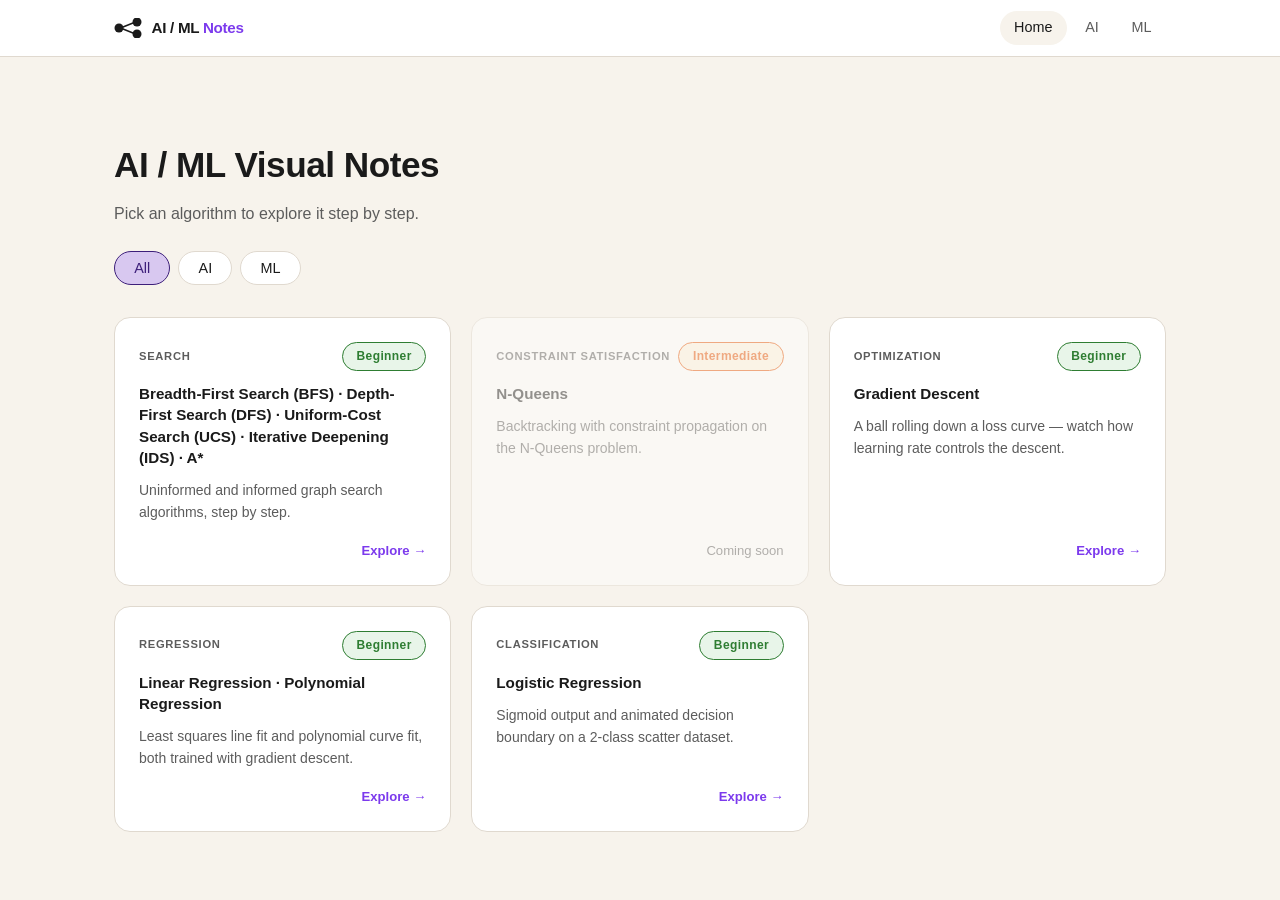
==== index.html @ 607a56eb "add regression" ====
<!DOCTYPE html>
<html lang="en">
<head>
  <meta charset="UTF-8" />
  <meta name="viewport" content="width=device-width, initial-scale=1.0" />
  <title>AI / ML Visual Notes</title>
  <link rel="stylesheet" href="style.css" />
</head>
<body>

  <!-- NAVBAR -->
  <!-- nav.js will inject the navbar here automatically -->
  <script src="components/nav.js"></script>

  <!-- MAIN CONTENT -->
  <main class="container">

    <!-- Hero text -->
    <div class="hero">
      <h1>AI / ML Visual Notes</h1>
      <p>Pick an algorithm to explore it step by step.</p>
    </div>

    <!-- Filter pills: All / AI / ML -->
    <div class="filter-bar">
      <button class="btn filter-btn active" data-filter="all">All</button>
      <button class="btn filter-btn" data-filter="ai">AI</button>
      <button class="btn filter-btn" data-filter="ml">ML</button>
    </div>

    <!-- JS fills this with cards -->
    <div id="card-grid" class="card-grid"></div>

  </main>

  <!-- PAGE SCRIPT -->
  <script>

    // ── 1. Algorithm data ──────────────────────────────────────
    const algorithms = [
      {
        title: "Breadth-First Search (BFS) · Depth-First Search (DFS) · Uniform-Cost Search (UCS) · Iterative Deepening (IDS) · A*",
        topic: "Search",
        category: "ai",
        file: "algorithms/ai/search/bfs-dfs-astar.html",
        description: "Uninformed and informed graph search algorithms, step by step.",
        difficulty: "Beginner",
        week: "1–2",
        done: true,
      },
      {
        title: "N-Queens",
        topic: "Constraint Satisfaction",
        category: "ai",
        file: "algorithms/ai/constraint/nqueens.html",
        description: "Backtracking with constraint propagation on the N-Queens problem.",
        difficulty: "Intermediate",
        week: "3",
        done: false,
      },
      {
        title: "Gradient Descent",
        topic: "Optimization",
        category: "ml",
        file: "algorithms/ml/regression/gradient-descent.html",
        description: "A ball rolling down a loss curve — watch how learning rate controls the descent.",
        difficulty: "Beginner",
        week: "5–6",
        done: true,
      },
      {
        title: "Linear Regression · Polynomial Regression",
        topic: "Regression",
        category: "ml",
        file: "algorithms/ml/regression/linear-regression.html",
        description: "Least squares line fit and polynomial curve fit, both trained with gradient descent.",
        difficulty: "Beginner",
        week: "5–6",
        done: true,
      },
      {
        title: "Logistic Regression",
        topic: "Classification",
        category: "ml",
        file: "algorithms/ml/regression/logistic-regression.html",
        description: "Sigmoid output and animated decision boundary on a 2-class scatter dataset.",
        difficulty: "Beginner",
        week: "5–6",
        done: true,
      },
    ];

    // ── 2. Render cards ────────────────────────────────────────
    function renderCards(filter) {
      const grid = document.getElementById('card-grid');
      const list = filter === 'all'
        ? algorithms
        : algorithms.filter(a => a.category === filter);

      grid.innerHTML = list.map(a => `
        <a class="card ${a.done ? '' : 'card--locked'}"
           href="${a.done ? a.file : '#'}">

          <div class="card-top">
            <span class="card-topic">${a.topic}</span>
            <span class="badge badge-${a.difficulty.toLowerCase()}">${a.difficulty}</span>
          </div>

          <h3 class="card-title">${a.title}</h3>
          <p class="card-desc">${a.description}</p>

          <div class="card-cta">
            ${a.done ? '<span class="card-cta-link">Explore →</span>' : '<span class="card-cta-soon">Coming soon</span>'}
          </div>

        </a>
      `).join('');
    }

    // ── 3. Filter buttons ──────────────────────────────────────
    document.querySelectorAll('.filter-btn').forEach(btn => {
      btn.addEventListener('click', () => {
        document.querySelectorAll('.filter-btn').forEach(b => b.classList.remove('active'));
        btn.classList.add('active');
        renderCards(btn.dataset.filter);
      });
    });

    // ── 4. First render on page load ───────────────────────────
    renderCards('all');

  </script>

</body>
</html>
---- style.css ----
/* ============================================================
   CSS VARIABLES — one place to control the whole color system
   ============================================================ */
:root {
  /* backgrounds */
  --bg:           #F7F3EC;   /* warm cream page background */
  --bg-card:      #FFFFFF;   /* white cards */
  --bg-dark:      #1C1C1E;   /* dark sections / navbar */

  /* text */
  --text-primary:   #1A1A1A;
  --text-secondary: #5C5C5C;
  --text-on-dark:   #F7F3EC;

  /* border */
  --border:       #E0D9CF;

  /* accent (active pills, links) */
  --accent:       #D8C8F0;   /* soft lavender, like the screenshot */
  --accent-text:  #3D1F7A;

  /* algorithm visualizer colors (from project spec) */
  --viz-frontier: #3B8BD4;   /* blue  — frontier / candidates */
  --viz-active:   #EF9F27;   /* amber — currently expanding */
  --viz-visited:  #63992A;   /* green — visited / settled */
  --viz-goal:     #E24B4A;   /* red   — goal found */
  --viz-inactive: #8F8F8F;   /* gray  — unvisited */
  --viz-weight:   #9B59B6;   /* purple — weights / activations */
  --viz-boundary: #1ABC9C;   /* teal  — decision boundaries */

  /* spacing & shape */
  --radius-sm:   8px;
  --radius-md:   16px;
  --radius-pill: 999px;
  --max-width:   1100px;
}

/* ============================================================
   RESET — strip browser default margin/padding/box model
   ============================================================ */
*, *::before, *::after {
  box-sizing: border-box;
  margin: 0;
  padding: 0;
}

/* ============================================================
   BASE — body font, background, text color
   ============================================================ */
body {
  font-family: -apple-system, BlinkMacSystemFont, "Segoe UI", sans-serif;
  background-color: var(--bg);
  color: var(--text-primary);
  line-height: 1.6;
}

/* ============================================================
   CONTAINER — centers content and limits max width
   ============================================================ */
.container {
  max-width: var(--max-width);
  margin: 0 auto;
  padding: 2rem 1.5rem;
}

/* ============================================================
   TYPOGRAPHY
   ============================================================ */
h1 { font-size: 2.2rem; font-weight: 700; letter-spacing: -0.5px; }
h2 { font-size: 1.5rem; font-weight: 600; }
h3 { font-size: 1.1rem; font-weight: 600; }

p  { color: var(--text-secondary); }

/* ============================================================
   PILL TAGS  (Beginner / Intermediate / Advanced badges)
   ============================================================ */
.badge {
  display: inline-block;
  padding: 0.25rem 0.85rem;
  border-radius: var(--radius-pill);
  font-size: 0.75rem;
  font-weight: 600;
  letter-spacing: 0.4px;
  border: 1.5px solid currentColor;
}

.badge-beginner     { color: #2E7D32; background: #E8F5E9; }
.badge-intermediate { color: #E65100; background: #FFF3E0; }
.badge-advanced     { color: #6A1B9A; background: #F3E5F5; }

/* ============================================================
   BUTTONS
   ============================================================ */
.btn {
  display: inline-flex;
  align-items: center;
  gap: 0.4rem;
  padding: 0.5rem 1.2rem;
  border-radius: var(--radius-pill);
  border: 1.5px solid var(--border);
  background: var(--bg-card);
  color: var(--text-primary);
  font-size: 0.9rem;
  font-weight: 500;
  cursor: pointer;
  transition: background 0.15s, border-color 0.15s;
}

.btn:hover {
  background: var(--accent);
  border-color: var(--accent-text);
  color: var(--accent-text);
}

.btn-primary {
  background: var(--bg-dark);
  color: var(--text-on-dark);
  border-color: var(--bg-dark);
}

.btn-primary:hover {
  background: #333;
  border-color: #333;
  color: var(--text-on-dark);
}

/* ============================================================
   NAVBAR
   ============================================================ */
.navbar {
  background: var(--bg-card);          /* white */
  border-bottom: 1.5px solid var(--border);
  position: sticky;
  top: 0;
  z-index: 100;
}

.nav-inner {
  max-width: var(--max-width);
  margin: 0 auto;
  padding: 0 1.5rem;
  height: 56px;
  display: flex;
  align-items: center;
  justify-content: space-between;
}

.nav-logo {
  display: flex;
  align-items: center;
  gap: 0.6rem;
  text-decoration: none;
}

.nav-logo-text {
  font-weight: 700;
  font-size: 0.95rem;
  color: var(--text-primary);
  letter-spacing: -0.3px;
}

.nav-logo-accent {
  color: #7C3AED;   /* purple accent on "Notes" */
}

.nav-links {
  display: flex;
  gap: 0.25rem;
}

.nav-link {
  padding: 0.35rem 0.9rem;
  border-radius: var(--radius-pill);
  color: var(--text-secondary);
  text-decoration: none;
  font-size: 0.9rem;
  font-weight: 500;
  transition: background 0.15s, color 0.15s;
}

.nav-link:hover,
.nav-link--active {
  background: var(--bg);
  color: var(--text-primary);
}

/* ============================================================
   HOMEPAGE — hero, filter bar, card grid
   ============================================================ */
.hero {
  padding: 3rem 0 1.5rem;
}

.hero h1 {
  margin-bottom: 0.5rem;
}

.filter-bar {
  display: flex;
  gap: 0.5rem;
  margin-bottom: 2rem;
}

.filter-btn.active {
  background: var(--accent);
  border-color: var(--accent-text);
  color: var(--accent-text);
}

/* Grid: 3 columns on desktop, fewer on smaller screens */
.card-grid {
  display: grid;
  grid-template-columns: repeat(auto-fill, minmax(300px, 1fr));
  gap: 1.25rem;
}

/* ── Card ── */
.card {
  background: var(--bg-card);
  border: 1.5px solid var(--border);
  border-radius: var(--radius-md);
  padding: 1.5rem;
  text-decoration: none;
  color: var(--text-primary);
  display: flex;
  flex-direction: column;
  gap: 0.75rem;
  transition: border-color 0.2s, box-shadow 0.2s, transform 0.2s;
}

.card:hover {
  border-color: #C4B5FD;
  box-shadow: 0 8px 24px rgba(124,58,237,0.08);
  transform: translateY(-2px);
}

/* Locked cards — dimmed, not clickable */
.card--locked {
  opacity: 0.45;
  cursor: default;
  pointer-events: none;
}

.card-top {
  display: flex;
  justify-content: space-between;
  align-items: center;
}

.card-topic {
  font-size: 0.7rem;
  font-weight: 700;
  color: var(--text-secondary);
  text-transform: uppercase;
  letter-spacing: 0.7px;
}

.card-title {
  font-size: 0.95rem;
  font-weight: 700;
  line-height: 1.4;
}

.card-desc {
  font-size: 0.875rem;
  line-height: 1.55;
  flex: 1;
}

/* Bottom CTA row */
.card-cta {
  margin-top: 0.25rem;
  display: flex;
  justify-content: flex-end;
}

.card-cta-link {
  font-size: 0.82rem;
  font-weight: 600;
  color: #7C3AED;
}

.card-cta-soon {
  font-size: 0.82rem;
  color: var(--text-secondary);
}

.card-status {
  color: var(--text-secondary);
}

.card-status.done {
  color: #2E7D32;
  font-weight: 600;
}

/* ============================================================
   MOBILE — shared (applies to all pages)
   ============================================================ */
@media (max-width: 640px) {

  /* Smaller container padding on narrow screens */
  .container {
    padding: 1rem;
  }

  /* Hero */
  .hero {
    padding: 1.5rem 0 1rem;
  }

  h1 { font-size: 1.6rem; }

  /* Cards fill full width, single column */
  .card-grid {
    grid-template-columns: 1fr;
  }

  /* Filter bar scrolls horizontally if needed */
  .filter-bar {
    overflow-x: auto;
    padding-bottom: 0.25rem;
    flex-wrap: nowrap;
  }
}
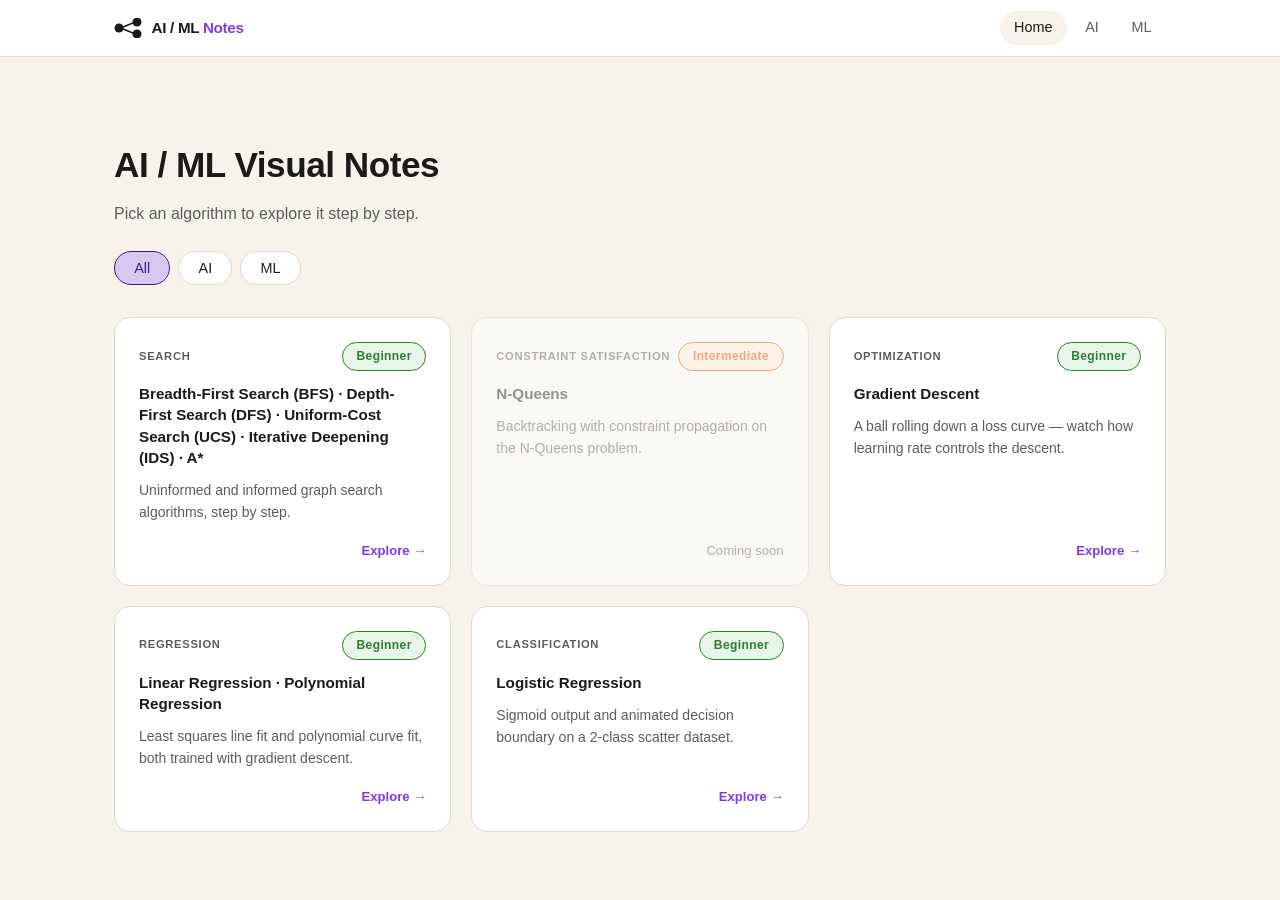
==== commit 094134c8: "SEO friendly" ====
--- a/index.html
+++ b/index.html
@@ -3,7 +3,39 @@
 <head>
   <meta charset="UTF-8" />
   <meta name="viewport" content="width=device-width, initial-scale=1.0" />
-  <title>AI / ML Visual Notes</title>
+
+  <!-- ── Primary SEO ── -->
+  <title>AI / ML Visual Notes — Interactive Algorithm Visualizer</title>
+  <meta name="description" content="Free interactive visualizations of AI and ML algorithms — BFS, DFS, A*, Linear Regression, Logistic Regression, Gradient Descent and more. Step-by-step animations for students and developers." />
+  <meta name="keywords" content="AI algorithm visualizer, ML algorithm visualizer, BFS visualization, DFS visualization, A star search, gradient descent animation, linear regression interactive, logistic regression visualization, machine learning tutorial, artificial intelligence visualization, algorithm step by step, computer science education" />
+  <meta name="author" content="Mahamud Hasan Walid" />
+  <link rel="canonical" href="https://walid2851.github.io/ai-ml-visual-notes/" />
+
+  <!-- ── Open Graph (Facebook, LinkedIn, Discord previews) ── -->
+  <meta property="og:type"        content="website" />
+  <meta property="og:url"         content="https://walid2851.github.io/ai-ml-visual-notes/" />
+  <meta property="og:title"       content="AI / ML Visual Notes — Interactive Algorithm Visualizer" />
+  <meta property="og:description" content="Step-by-step interactive visualizations of BFS, DFS, A*, Gradient Descent, Linear Regression, Logistic Regression and more. Free for students." />
+  <meta property="og:image"       content="https://walid2851.github.io/ai-ml-visual-notes/assets/og-preview.png" />
+
+  <!-- ── Twitter Card ── -->
+  <meta name="twitter:card"        content="summary_large_image" />
+  <meta name="twitter:title"       content="AI / ML Visual Notes — Interactive Algorithm Visualizer" />
+  <meta name="twitter:description" content="Free step-by-step interactive visualizations of AI and ML algorithms for students." />
+  <meta name="twitter:image"       content="https://walid2851.github.io/ai-ml-visual-notes/assets/og-preview.png" />
+
+  <!-- ── Structured Data (JSON-LD) ── -->
+  <script type="application/ld+json">
+  {
+    "@context": "https://schema.org",
+    "@type": "WebSite",
+    "name": "AI / ML Visual Notes",
+    "url": "https://walid2851.github.io/ai-ml-visual-notes/",
+    "description": "Free interactive visualizations of AI and ML algorithms for students and developers.",
+    "author": { "@type": "Person", "name": "Mahamud Hasan Walid" }
+  }
+  </script>
+
   <link rel="stylesheet" href="style.css" />
 </head>
 <body>
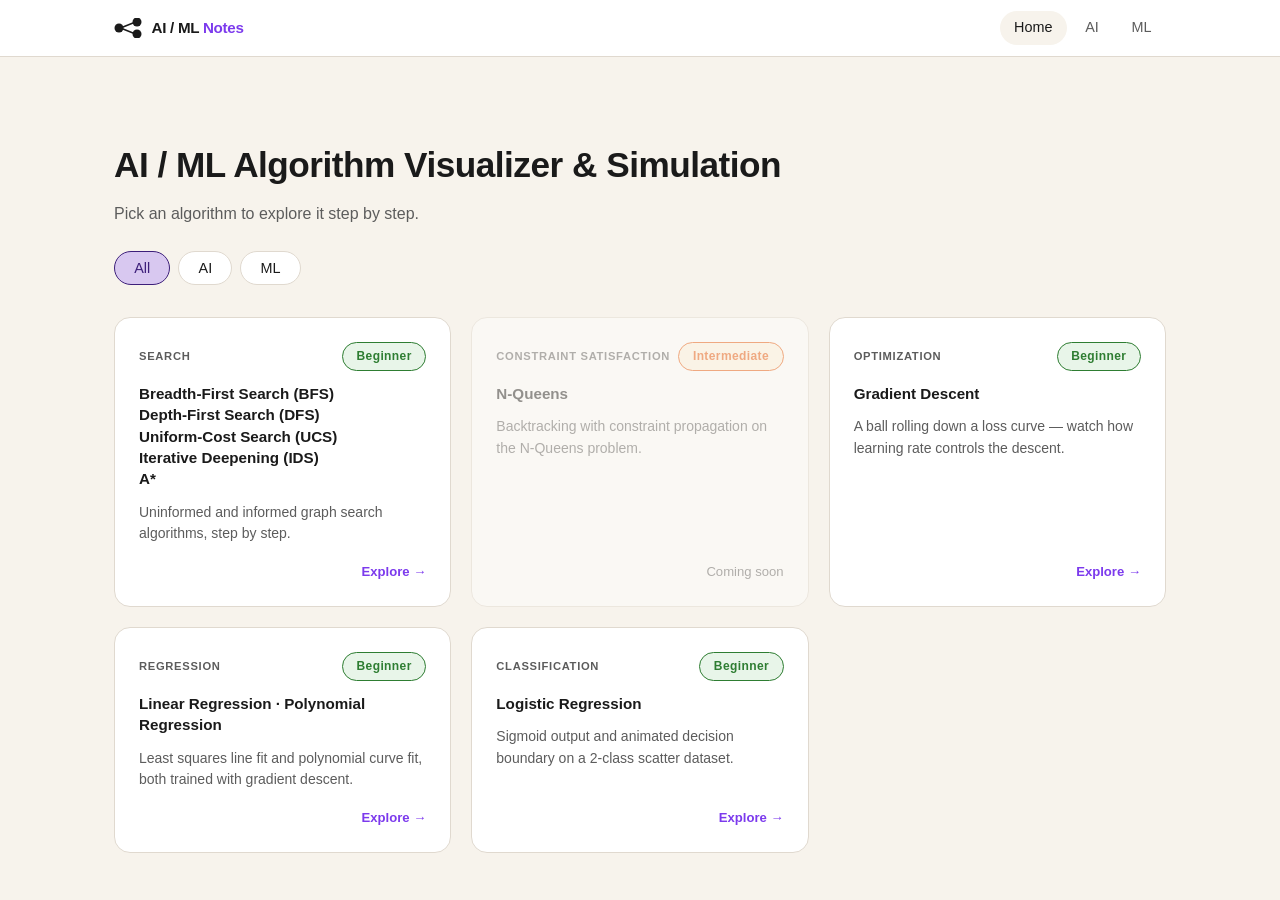
==== commit ece5a51d: "fix card line" ====
--- a/index.html
+++ b/index.html
@@ -5,23 +5,24 @@
   <meta name="viewport" content="width=device-width, initial-scale=1.0" />
 
   <!-- ── Primary SEO ── -->
-  <title>AI / ML Visual Notes — Interactive Algorithm Visualizer</title>
-  <meta name="description" content="Free interactive visualizations of AI and ML algorithms — BFS, DFS, A*, Linear Regression, Logistic Regression, Gradient Descent and more. Step-by-step animations for students and developers." />
-  <meta name="keywords" content="AI algorithm visualizer, ML algorithm visualizer, BFS visualization, DFS visualization, A star search, gradient descent animation, linear regression interactive, logistic regression visualization, machine learning tutorial, artificial intelligence visualization, algorithm step by step, computer science education" />
+  <title>AI / ML Algorithm Visualizer &amp; Simulation — Interactive Visual Notes</title>
+  <meta name="description" content="Free interactive simulations and visualizations of AI and ML algorithms — BFS, DFS, A*, Linear Regression, Logistic Regression, Gradient Descent and more. Step-by-step animations for students and developers." />
+  <meta name="keywords" content="AI algorithm visualizer, ML algorithm visualizer, AI algorithm simulation, ML algorithm simulation, machine learning simulation, artificial intelligence simulation, BFS visualization, DFS visualization, A star search, gradient descent animation, linear regression interactive, logistic regression visualization, machine learning tutorial, algorithm step by step, computer science education" />
   <meta name="author" content="Mahamud Hasan Walid" />
+  <meta name="google-site-verification" content="CJcimWYtCujbVSJC2NdV4FoY76W0c0XAn8qpN3IFhuQ" />
   <link rel="canonical" href="https://walid2851.github.io/ai-ml-visual-notes/" />
 
   <!-- ── Open Graph (Facebook, LinkedIn, Discord previews) ── -->
   <meta property="og:type"        content="website" />
   <meta property="og:url"         content="https://walid2851.github.io/ai-ml-visual-notes/" />
-  <meta property="og:title"       content="AI / ML Visual Notes — Interactive Algorithm Visualizer" />
-  <meta property="og:description" content="Step-by-step interactive visualizations of BFS, DFS, A*, Gradient Descent, Linear Regression, Logistic Regression and more. Free for students." />
+  <meta property="og:title"       content="AI / ML Algorithm Visualizer &amp; Simulation — Interactive Visual Notes" />
+  <meta property="og:description" content="Free step-by-step simulations and visualizations of BFS, DFS, A*, Gradient Descent, Linear Regression, Logistic Regression and more. For students." />
   <meta property="og:image"       content="https://walid2851.github.io/ai-ml-visual-notes/assets/og-preview.png" />
 
   <!-- ── Twitter Card ── -->
   <meta name="twitter:card"        content="summary_large_image" />
-  <meta name="twitter:title"       content="AI / ML Visual Notes — Interactive Algorithm Visualizer" />
-  <meta name="twitter:description" content="Free step-by-step interactive visualizations of AI and ML algorithms for students." />
+  <meta name="twitter:title"       content="AI / ML Algorithm Visualizer &amp; Simulation — Interactive Visual Notes" />
+  <meta name="twitter:description" content="Free step-by-step interactive simulations of AI and ML algorithms for students." />
   <meta name="twitter:image"       content="https://walid2851.github.io/ai-ml-visual-notes/assets/og-preview.png" />
 
   <!-- ── Structured Data (JSON-LD) ── -->
@@ -36,9 +37,21 @@
   }
   </script>
 
+  <!-- Favicon — inline SVG graph icon, no file needed -->
+  <link rel="icon" href="data:image/svg+xml,<svg xmlns='http://www.w3.org/2000/svg' viewBox='0 0 32 32'><circle cx='6' cy='16' r='5' fill='%237C3AED'/><circle cx='26' cy='6' r='5' fill='%237C3AED'/><circle cx='26' cy='26' r='5' fill='%237C3AED'/><line x1='11' y1='14' x2='21' y2='8' stroke='%237C3AED' stroke-width='2'/><line x1='11' y1='18' x2='21' y2='24' stroke='%237C3AED' stroke-width='2'/></svg>" />
+
+  <!-- JetBrains Mono for pseudocode blocks -->
+  <link rel="preconnect" href="https://fonts.googleapis.com" />
+  <link rel="stylesheet" href="https://fonts.googleapis.com/css2?family=JetBrains+Mono:wght@400;600&display=swap" />
+
   <link rel="stylesheet" href="style.css" />
 </head>
 <body>
+
+  <noscript>
+    <style>.noscript-warn{padding:1rem;background:#FEF2F2;color:#991B1B;text-align:center;font-family:sans-serif;border-bottom:2px solid #FCA5A5}</style>
+    <div class="noscript-warn">JavaScript is required to use this site. Please enable it in your browser settings.</div>
+  </noscript>
 
   <!-- NAVBAR -->
   <!-- nav.js will inject the navbar here automatically -->
@@ -49,7 +62,7 @@
 
     <!-- Hero text -->
     <div class="hero">
-      <h1>AI / ML Visual Notes</h1>
+      <h1>AI / ML Algorithm Visualizer &amp; Simulation</h1>
       <p>Pick an algorithm to explore it step by step.</p>
     </div>
 
@@ -71,7 +84,7 @@
     // ── 1. Algorithm data ──────────────────────────────────────
     const algorithms = [
       {
-        title: "Breadth-First Search (BFS) · Depth-First Search (DFS) · Uniform-Cost Search (UCS) · Iterative Deepening (IDS) · A*",
+        title: "Breadth-First Search (BFS)<br>Depth-First Search (DFS)<br>Uniform-Cost Search (UCS)<br>Iterative Deepening (IDS)<br>A*",
         topic: "Search",
         category: "ai",
         file: "algorithms/ai/search/bfs-dfs-astar.html",
@@ -131,7 +144,9 @@
 
       grid.innerHTML = list.map(a => `
         <a class="card ${a.done ? '' : 'card--locked'}"
-           href="${a.done ? a.file : '#'}">
+           href="${a.done ? a.file : undefined}"
+           ${!a.done ? 'aria-disabled="true" tabindex="-1"' : ''}
+           ${a.done ? '' : 'onclick="return false"'}>
 
           <div class="card-top">
             <span class="card-topic">${a.topic}</span>
@@ -158,8 +173,14 @@
       });
     });
 
-    // ── 4. First render on page load ───────────────────────────
-    renderCards('all');
+    // ── 4. First render — respect ?cat= URL param from nav links ──
+    const urlCat = new URLSearchParams(location.search).get('cat') || 'all';
+    const activeBtn = document.querySelector(`.filter-btn[data-filter="${urlCat}"]`);
+    if (activeBtn) {
+      document.querySelectorAll('.filter-btn').forEach(b => b.classList.remove('active'));
+      activeBtn.classList.add('active');
+    }
+    renderCards(urlCat);
 
   </script>
 
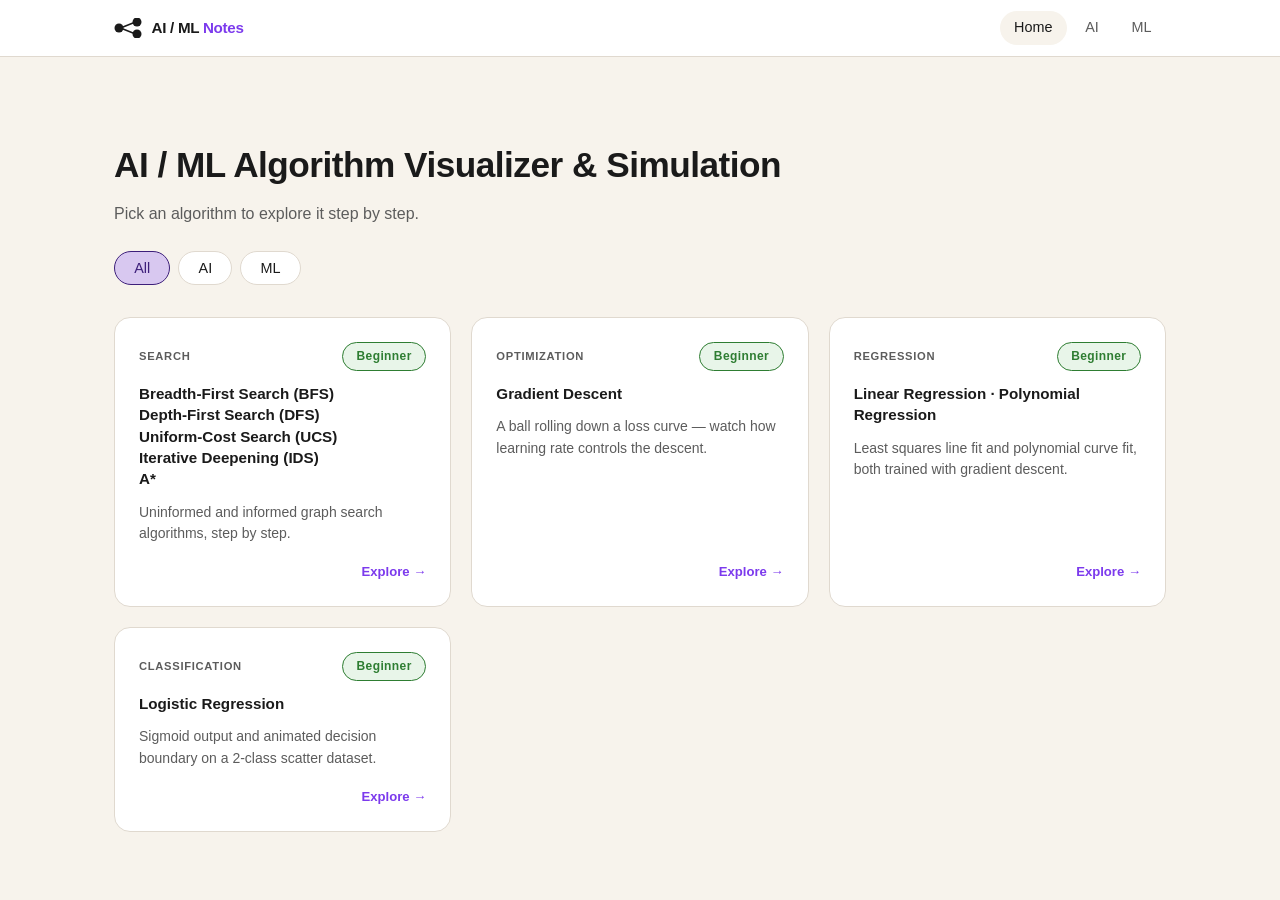
==== commit 9eb99b12: "remove card" ====
--- a/index.html
+++ b/index.html
@@ -94,16 +94,6 @@
         done: true,
       },
       {
-        title: "N-Queens",
-        topic: "Constraint Satisfaction",
-        category: "ai",
-        file: "algorithms/ai/constraint/nqueens.html",
-        description: "Backtracking with constraint propagation on the N-Queens problem.",
-        difficulty: "Intermediate",
-        week: "3",
-        done: false,
-      },
-      {
         title: "Gradient Descent",
         topic: "Optimization",
         category: "ml",
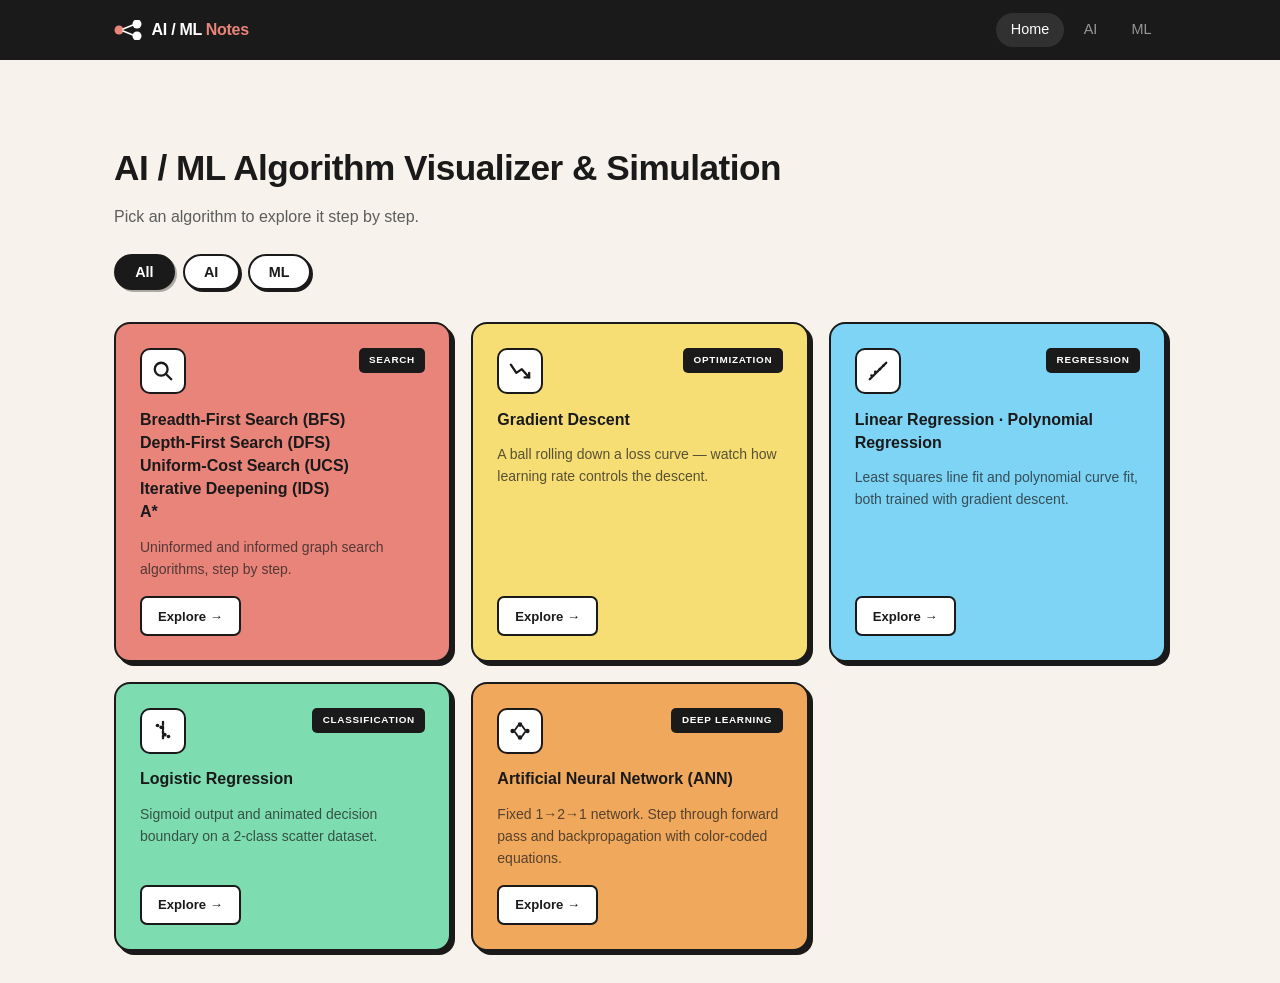
==== commit 565f603f: "improve UI" ====
--- a/index.html
+++ b/index.html
@@ -89,8 +89,8 @@
         category: "ai",
         file: "algorithms/ai/search/bfs-dfs-astar.html",
         description: "Uninformed and informed graph search algorithms, step by step.",
-        difficulty: "Beginner",
-        week: "1–2",
+        color: "#E8847A",
+        icon: `<svg width="22" height="22" viewBox="0 0 24 24" fill="none" stroke="currentColor" stroke-width="2.5" stroke-linecap="round" stroke-linejoin="round"><circle cx="10" cy="10" r="7"/><line x1="15.5" y1="15.5" x2="21" y2="21"/></svg>`,
         done: true,
       },
       {
@@ -99,8 +99,8 @@
         category: "ml",
         file: "algorithms/ml/regression/gradient-descent.html",
         description: "A ball rolling down a loss curve — watch how learning rate controls the descent.",
-        difficulty: "Beginner",
-        week: "5–6",
+        color: "#F6DE74",
+        icon: `<svg width="22" height="22" viewBox="0 0 24 24" fill="none" stroke="currentColor" stroke-width="2.5" stroke-linecap="round" stroke-linejoin="round"><polyline points="2,5 8,14 14,10 22,19"/><polyline points="17,19 22,19 22,14"/></svg>`,
         done: true,
       },
       {
@@ -109,8 +109,8 @@
         category: "ml",
         file: "algorithms/ml/regression/linear-regression.html",
         description: "Least squares line fit and polynomial curve fit, both trained with gradient descent.",
-        difficulty: "Beginner",
-        week: "5–6",
+        color: "#7DD4F5",
+        icon: `<svg width="22" height="22" viewBox="0 0 24 24" fill="none" stroke="currentColor" stroke-width="2.5" stroke-linecap="round"><circle cx="5" cy="17" r="1.5" fill="currentColor" stroke="none"/><circle cx="9" cy="13" r="1.5" fill="currentColor" stroke="none"/><circle cx="14" cy="10" r="1.5" fill="currentColor" stroke="none"/><circle cx="18" cy="6" r="1.5" fill="currentColor" stroke="none"/><line x1="3" y1="21" x2="21" y2="3"/></svg>`,
         done: true,
       },
       {
@@ -119,8 +119,18 @@
         category: "ml",
         file: "algorithms/ml/regression/logistic-regression.html",
         description: "Sigmoid output and animated decision boundary on a 2-class scatter dataset.",
-        difficulty: "Beginner",
-        week: "5–6",
+        color: "#7DDDB0",
+        icon: `<svg width="22" height="22" viewBox="0 0 24 24" fill="none" stroke="currentColor" stroke-width="2.5" stroke-linecap="round"><circle cx="6" cy="6" r="2" fill="currentColor" stroke="none"/><circle cx="10" cy="8" r="2" fill="currentColor" stroke="none"/><circle cx="14" cy="16" r="2" fill="currentColor" stroke="none"/><circle cx="18" cy="18" r="2" fill="currentColor" stroke="none"/><line x1="12" y1="2" x2="12" y2="22" stroke-dasharray="3 2"/></svg>`,
+        done: true,
+      },
+      {
+        title: "Artificial Neural Network (ANN)",
+        topic: "Deep Learning",
+        category: "ml",
+        file: "algorithms/ml/neural-network/ann.html",
+        description: "Fixed 1→2→1 network. Step through forward pass and backpropagation with color-coded equations.",
+        color: "#F0A85C",
+        icon: `<svg width="22" height="22" viewBox="0 0 24 24" fill="none" stroke="currentColor" stroke-width="2" stroke-linecap="round"><circle cx="4" cy="12" r="2.5" fill="currentColor" stroke="none"/><circle cx="12" cy="5" r="2.5" fill="currentColor" stroke="none"/><circle cx="12" cy="19" r="2.5" fill="currentColor" stroke="none"/><circle cx="20" cy="12" r="2.5" fill="currentColor" stroke="none"/><line x1="6.5" y1="11" x2="9.5" y2="6.5"/><line x1="6.5" y1="13" x2="9.5" y2="17.5"/><line x1="14.5" y1="6.5" x2="17.5" y2="11"/><line x1="14.5" y1="17.5" x2="17.5" y2="13"/></svg>`,
         done: true,
       },
     ];
@@ -134,20 +144,23 @@
 
       grid.innerHTML = list.map(a => `
         <a class="card ${a.done ? '' : 'card--locked'}"
-           href="${a.done ? a.file : undefined}"
-           ${!a.done ? 'aria-disabled="true" tabindex="-1"' : ''}
-           ${a.done ? '' : 'onclick="return false"'}>
+           style="--card-bg: ${a.color}"
+           href="${a.done ? a.file : 'javascript:void(0)'}"
+           ${!a.done ? 'aria-disabled="true" tabindex="-1"' : ''}>
 
-          <div class="card-top">
+          <div class="card-header">
+            <div class="card-icon">${a.icon}</div>
             <span class="card-topic">${a.topic}</span>
-            <span class="badge badge-${a.difficulty.toLowerCase()}">${a.difficulty}</span>
           </div>
 
           <h3 class="card-title">${a.title}</h3>
           <p class="card-desc">${a.description}</p>
 
           <div class="card-cta">
-            ${a.done ? '<span class="card-cta-link">Explore →</span>' : '<span class="card-cta-soon">Coming soon</span>'}
+            ${a.done
+              ? '<span class="card-btn">Explore →</span>'
+              : '<span class="card-btn card-btn--soon">Coming soon</span>'
+            }
           </div>
 
         </a>
--- a/style.css
+++ b/style.css
@@ -98,39 +98,43 @@
   gap: 0.4rem;
   padding: 0.5rem 1.2rem;
   border-radius: var(--radius-pill);
-  border: 1.5px solid var(--border);
+  border: 2px solid #1a1a1a;
   background: var(--bg-card);
   color: var(--text-primary);
   font-size: 0.9rem;
-  font-weight: 500;
+  font-weight: 600;
   cursor: pointer;
-  transition: background 0.15s, border-color 0.15s;
+  box-shadow: 2px 2px 0 #1a1a1a;
+  transition: transform 0.12s, box-shadow 0.12s;
 }
 
 .btn:hover {
-  background: var(--accent);
-  border-color: var(--accent-text);
-  color: var(--accent-text);
+  transform: translate(-1px, -1px);
+  box-shadow: 3px 3px 0 #1a1a1a;
+  background: var(--bg-card);
+  border-color: #1a1a1a;
+  color: var(--text-primary);
 }
 
 .btn-primary {
-  background: var(--bg-dark);
-  color: var(--text-on-dark);
-  border-color: var(--bg-dark);
+  background: #1a1a1a;
+  color: #ffffff;
+  border-color: #1a1a1a;
 }
 
 .btn-primary:hover {
   background: #333;
   border-color: #333;
-  color: var(--text-on-dark);
+  color: #ffffff;
+  transform: translate(-1px, -1px);
+  box-shadow: 3px 3px 0 rgba(0,0,0,0.4);
 }
 
 /* ============================================================
    NAVBAR
    ============================================================ */
 .navbar {
-  background: var(--bg-card);          /* white */
-  border-bottom: 1.5px solid var(--border);
+  background: #1a1a1a;
   position: sticky;
   top: 0;
   z-index: 100;
@@ -140,7 +144,7 @@
   max-width: var(--max-width);
   margin: 0 auto;
   padding: 0 1.5rem;
-  height: 56px;
+  height: 60px;
   display: flex;
   align-items: center;
   justify-content: space-between;
@@ -155,24 +159,24 @@
 
 .nav-logo-text {
   font-weight: 700;
-  font-size: 0.95rem;
-  color: var(--text-primary);
+  font-size: 1rem;
+  color: #ffffff;
   letter-spacing: -0.3px;
 }
 
 .nav-logo-accent {
-  color: #7C3AED;   /* purple accent on "Notes" */
+  color: #E8847A;
 }
 
 .nav-links {
   display: flex;
-  gap: 0.25rem;
+  gap: 0.35rem;
 }
 
 .nav-link {
   padding: 0.35rem 0.9rem;
   border-radius: var(--radius-pill);
-  color: var(--text-secondary);
+  color: rgba(255, 255, 255, 0.55);
   text-decoration: none;
   font-size: 0.9rem;
   font-weight: 500;
@@ -181,8 +185,8 @@
 
 .nav-link:hover,
 .nav-link--active {
-  background: var(--bg);
-  color: var(--text-primary);
+  background: rgba(255, 255, 255, 0.1);
+  color: #ffffff;
 }
 
 /* ============================================================
@@ -203,9 +207,11 @@
 }
 
 .filter-btn.active {
-  background: var(--accent);
-  border-color: var(--accent-text);
-  color: var(--accent-text);
+  background: #1a1a1a;
+  color: #ffffff;
+  border-color: #1a1a1a;
+  transform: none;
+  box-shadow: 2px 2px 0 rgba(0, 0, 0, 0.3);
 }
 
 /* Grid: 3 columns on desktop, fewer on smaller screens */
@@ -217,82 +223,96 @@
 
 /* ── Card ── */
 .card {
-  background: var(--bg-card);
-  border: 1.5px solid var(--border);
+  background: var(--card-bg, #FFFFFF);
+  border: 2.5px solid #1a1a1a;
   border-radius: var(--radius-md);
+  box-shadow: 4px 4px 0 #1a1a1a;
   padding: 1.5rem;
   text-decoration: none;
-  color: var(--text-primary);
+  color: #1a1a1a;
   display: flex;
   flex-direction: column;
-  gap: 0.75rem;
-  transition: border-color 0.2s, box-shadow 0.2s, transform 0.2s;
+  gap: 0.85rem;
+  transition: transform 0.15s, box-shadow 0.15s;
 }
 
 .card:hover {
-  border-color: #C4B5FD;
-  box-shadow: 0 8px 24px rgba(124,58,237,0.08);
-  transform: translateY(-2px);
-}
-
-/* Locked cards — dimmed, not clickable */
+  transform: translate(-2px, -2px);
+  box-shadow: 6px 6px 0 #1a1a1a;
+}
+
 .card--locked {
   opacity: 0.45;
   cursor: default;
   pointer-events: none;
 }
 
-.card-top {
+.card-header {
   display: flex;
   justify-content: space-between;
-  align-items: center;
+  align-items: flex-start;
+}
+
+.card-icon {
+  width: 46px;
+  height: 46px;
+  background: #fff;
+  border: 2px solid #1a1a1a;
+  border-radius: 10px;
+  display: flex;
+  align-items: center;
+  justify-content: center;
+  flex-shrink: 0;
 }
 
 .card-topic {
-  font-size: 0.7rem;
+  font-size: 0.62rem;
   font-weight: 700;
-  color: var(--text-secondary);
+  color: #fff;
+  background: #1a1a1a;
   text-transform: uppercase;
   letter-spacing: 0.7px;
+  padding: 0.28rem 0.65rem;
+  border-radius: 5px;
 }
 
 .card-title {
-  font-size: 0.95rem;
+  font-size: 1rem;
   font-weight: 700;
-  line-height: 1.4;
+  line-height: 1.45;
+  color: #1a1a1a;
 }
 
 .card-desc {
   font-size: 0.875rem;
   line-height: 1.55;
   flex: 1;
-}
-
-/* Bottom CTA row */
+  color: rgba(26, 26, 26, 0.72);
+}
+
 .card-cta {
-  margin-top: 0.25rem;
-  display: flex;
-  justify-content: flex-end;
-}
-
-.card-cta-link {
+  margin-top: 0.15rem;
+}
+
+.card-btn {
+  display: inline-flex;
+  align-items: center;
+  padding: 0.45rem 1rem;
+  background: #fff;
+  border: 2px solid #1a1a1a;
+  border-radius: 7px;
   font-size: 0.82rem;
   font-weight: 600;
-  color: #7C3AED;
-}
-
-.card-cta-soon {
-  font-size: 0.82rem;
-  color: var(--text-secondary);
-}
-
-.card-status {
-  color: var(--text-secondary);
-}
-
-.card-status.done {
-  color: #2E7D32;
-  font-weight: 600;
+  color: #1a1a1a;
+  transition: background 0.12s;
+}
+
+.card-btn:hover {
+  background: #f0f0f0;
+}
+
+.card-btn--soon {
+  opacity: 0.55;
 }
 
 /* ============================================================
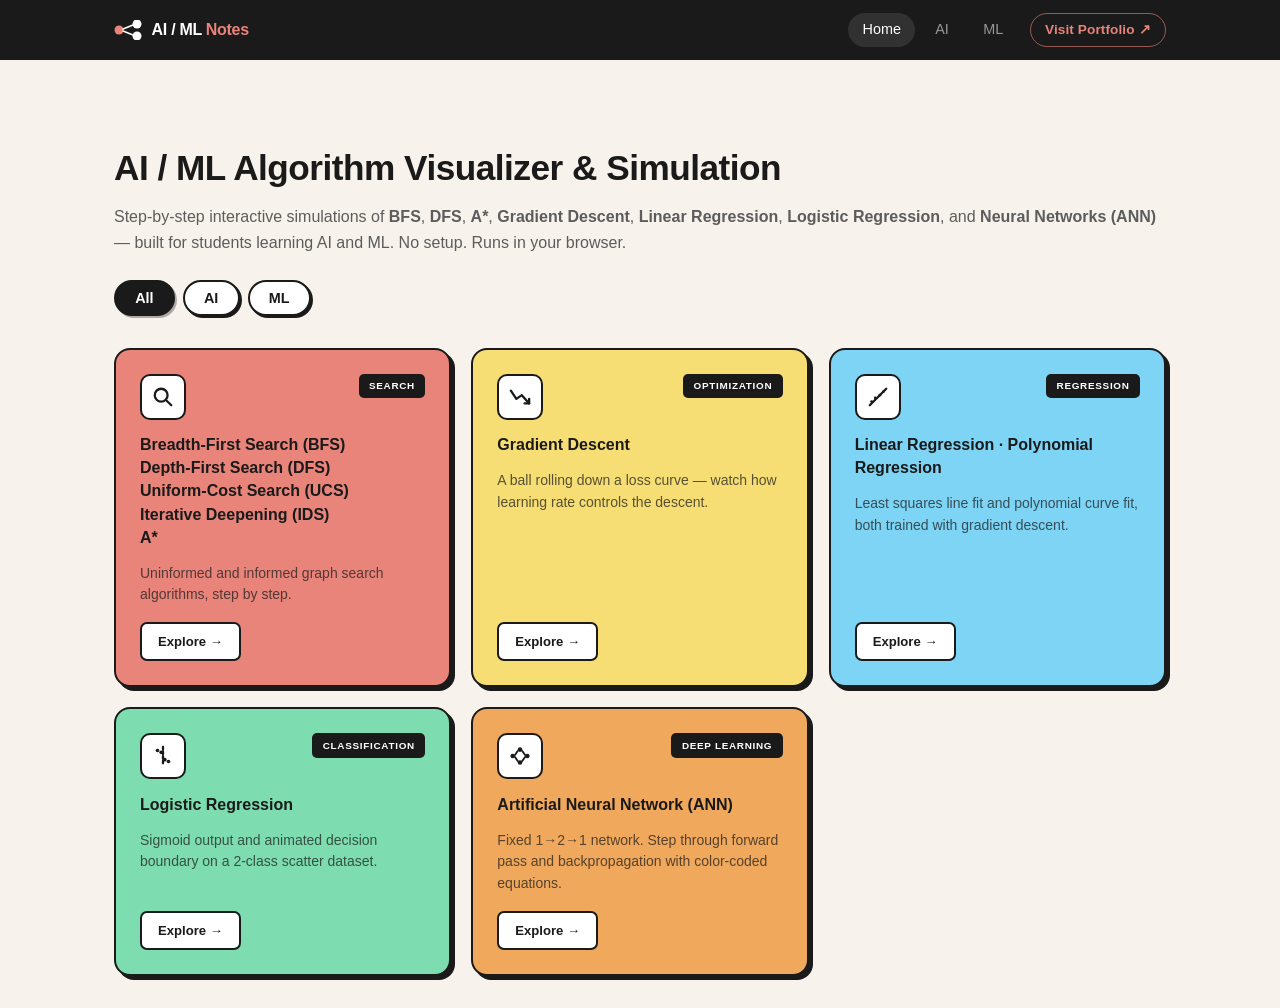
==== commit 73f3627e: "improve SEO" ====
--- a/index.html
+++ b/index.html
@@ -6,9 +6,12 @@
 
   <!-- ── Primary SEO ── -->
   <title>AI / ML Algorithm Visualizer &amp; Simulation — Interactive Visual Notes</title>
-  <meta name="description" content="Free interactive simulations and visualizations of AI and ML algorithms — BFS, DFS, A*, Linear Regression, Logistic Regression, Gradient Descent and more. Step-by-step animations for students and developers." />
-  <meta name="keywords" content="AI algorithm visualizer, ML algorithm visualizer, AI algorithm simulation, ML algorithm simulation, machine learning simulation, artificial intelligence simulation, BFS visualization, DFS visualization, A star search, gradient descent animation, linear regression interactive, logistic regression visualization, machine learning tutorial, algorithm step by step, computer science education" />
+  <meta name="description" content="Free interactive simulations and visualizations of AI and ML algorithms — BFS, DFS, A*, Linear Regression, Logistic Regression, Gradient Descent, and Neural Networks. Step-by-step animations for students and developers." />
+  <meta name="keywords" content="AI algorithm visualizer, ML algorithm visualizer, BFS visualization, DFS visualization, A star search, gradient descent animation, linear regression interactive, logistic regression visualization, neural network backpropagation, machine learning tutorial, algorithm step by step, computer science education" />
   <meta name="author" content="Mahamud Hasan Walid" />
+  <meta name="robots" content="index, follow" />
+  <meta name="language" content="en-US" />
+  <meta name="theme-color" content="#1a1a1a" />
   <meta name="google-site-verification" content="CJcimWYtCujbVSJC2NdV4FoY76W0c0XAn8qpN3IFhuQ" />
   <link rel="canonical" href="https://walid2851.github.io/ai-ml-visual-notes/" />
 
@@ -27,14 +30,139 @@
 
   <!-- ── Structured Data (JSON-LD) ── -->
   <script type="application/ld+json">
-  {
-    "@context": "https://schema.org",
-    "@type": "WebSite",
-    "name": "AI / ML Visual Notes",
-    "url": "https://walid2851.github.io/ai-ml-visual-notes/",
-    "description": "Free interactive visualizations of AI and ML algorithms for students and developers.",
-    "author": { "@type": "Person", "name": "Mahamud Hasan Walid" }
-  }
+  [
+    {
+      "@context": "https://schema.org",
+      "@type": "WebSite",
+      "name": "AI / ML Visual Notes",
+      "url": "https://walid2851.github.io/ai-ml-visual-notes/",
+      "description": "Free interactive step-by-step simulations of AI and ML algorithms — BFS, DFS, A*, Gradient Descent, Linear Regression, Logistic Regression, and Artificial Neural Networks.",
+      "inLanguage": "en-US",
+      "author": {
+        "@type": "Person",
+        "name": "Mahamud Hasan Walid",
+        "url": "https://walid2851.github.io/",
+        "sameAs": ["https://walid2851.github.io/"]
+      }
+    },
+    {
+      "@context": "https://schema.org",
+      "@type": "ItemList",
+      "name": "AI / ML Algorithm Visualizations",
+      "description": "Interactive step-by-step visualizations of AI and ML algorithms.",
+      "itemListElement": [
+        {
+          "@type": "ListItem", "position": 1,
+          "item": {
+            "@type": "LearningResource",
+            "name": "BFS, DFS, UCS, IDS & A* Search Visualizer",
+            "url": "https://walid2851.github.io/ai-ml-visual-notes/algorithms/ai/search/bfs-dfs-astar.html",
+            "description": "Interactive step-by-step visualizer for Breadth-First Search, Depth-First Search, Uniform-Cost Search, Iterative Deepening Search, and A* pathfinding.",
+            "educationalLevel": "Beginner",
+            "learningResourceType": "Simulation"
+          }
+        },
+        {
+          "@type": "ListItem", "position": 2,
+          "item": {
+            "@type": "LearningResource",
+            "name": "Gradient Descent Visualizer",
+            "url": "https://walid2851.github.io/ai-ml-visual-notes/algorithms/ml/regression/gradient-descent.html",
+            "description": "Watch how gradient descent minimizes a loss function. Control learning rate and see the ball roll down the loss curve in real time.",
+            "educationalLevel": "Beginner",
+            "learningResourceType": "Simulation"
+          }
+        },
+        {
+          "@type": "ListItem", "position": 3,
+          "item": {
+            "@type": "LearningResource",
+            "name": "Linear Regression & Polynomial Regression Visualizer",
+            "url": "https://walid2851.github.io/ai-ml-visual-notes/algorithms/ml/regression/linear-regression.html",
+            "description": "Least-squares line fit and polynomial curve fit trained with gradient descent. Interactive scatter plot.",
+            "educationalLevel": "Beginner",
+            "learningResourceType": "Simulation"
+          }
+        },
+        {
+          "@type": "ListItem", "position": 4,
+          "item": {
+            "@type": "LearningResource",
+            "name": "Logistic Regression Visualizer",
+            "url": "https://walid2851.github.io/ai-ml-visual-notes/algorithms/ml/regression/logistic-regression.html",
+            "description": "Animated sigmoid output and decision boundary on a 2-class scatter dataset. Step-by-step training.",
+            "educationalLevel": "Intermediate",
+            "learningResourceType": "Simulation"
+          }
+        },
+        {
+          "@type": "ListItem", "position": 5,
+          "item": {
+            "@type": "LearningResource",
+            "name": "Artificial Neural Network (ANN) — Forward Pass & Backpropagation",
+            "url": "https://walid2851.github.io/ai-ml-visual-notes/algorithms/ml/neural-network/ann.html",
+            "description": "Step-by-step simulation of forward pass and backpropagation on a 1→2→1 network with color-coded chain-rule equations.",
+            "educationalLevel": "Intermediate",
+            "learningResourceType": "Simulation"
+          }
+        }
+      ]
+    },
+    {
+      "@context": "https://schema.org",
+      "@type": "FAQPage",
+      "mainEntity": [
+        {
+          "@type": "Question",
+          "name": "What is Breadth-First Search (BFS)?",
+          "acceptedAnswer": {
+            "@type": "Answer",
+            "text": "Breadth-First Search (BFS) is a graph traversal algorithm that explores all nodes at the current depth level before moving to the next. It uses a queue and guarantees the shortest path in unweighted graphs."
+          }
+        },
+        {
+          "@type": "Question",
+          "name": "What is A* search and how does it work?",
+          "acceptedAnswer": {
+            "@type": "Answer",
+            "text": "A* is an informed graph search algorithm that uses a heuristic function h(n) to estimate the cost from a node to the goal. It selects nodes by minimizing f(n) = g(n) + h(n), where g(n) is the cost from the start. With an admissible heuristic, A* always finds the optimal path."
+          }
+        },
+        {
+          "@type": "Question",
+          "name": "What is gradient descent in machine learning?",
+          "acceptedAnswer": {
+            "@type": "Answer",
+            "text": "Gradient descent is an optimization algorithm that minimizes a loss function by iteratively moving parameters in the direction of the negative gradient. The learning rate controls the step size. Variants include stochastic gradient descent (SGD), mini-batch, and Adam."
+          }
+        },
+        {
+          "@type": "Question",
+          "name": "How does backpropagation work in a neural network?",
+          "acceptedAnswer": {
+            "@type": "Answer",
+            "text": "Backpropagation computes gradients of the loss with respect to each weight using the chain rule, flowing error signals backwards from the output layer to the input layer. Each weight is then updated by subtracting the gradient multiplied by the learning rate."
+          }
+        },
+        {
+          "@type": "Question",
+          "name": "What algorithms does this site cover?",
+          "acceptedAnswer": {
+            "@type": "Answer",
+            "text": "This site covers: BFS (Breadth-First Search), DFS (Depth-First Search), UCS (Uniform-Cost Search), IDS (Iterative Deepening Search), A* search, Gradient Descent, Linear Regression, Polynomial Regression, Logistic Regression, and Artificial Neural Networks (ANN) with forward pass and backpropagation."
+          }
+        },
+        {
+          "@type": "Question",
+          "name": "Is this AI/ML visualizer free to use?",
+          "acceptedAnswer": {
+            "@type": "Answer",
+            "text": "Yes. All simulations on this site are completely free and run entirely in your browser — no signup, no installation required. Built by Mahamud Hasan Walid as an open learning resource."
+          }
+        }
+      ]
+    }
+  ]
   </script>
 
   <!-- Favicon — inline SVG graph icon, no file needed -->
@@ -42,6 +170,7 @@
 
   <!-- JetBrains Mono for pseudocode blocks -->
   <link rel="preconnect" href="https://fonts.googleapis.com" />
+  <link rel="preconnect" href="https://fonts.gstatic.com" crossorigin />
   <link rel="stylesheet" href="https://fonts.googleapis.com/css2?family=JetBrains+Mono:wght@400;600&display=swap" />
 
   <link rel="stylesheet" href="style.css" />
@@ -63,7 +192,7 @@
     <!-- Hero text -->
     <div class="hero">
       <h1>AI / ML Algorithm Visualizer &amp; Simulation</h1>
-      <p>Pick an algorithm to explore it step by step.</p>
+      <p>Step-by-step interactive simulations of <strong>BFS</strong>, <strong>DFS</strong>, <strong>A*</strong>, <strong>Gradient Descent</strong>, <strong>Linear Regression</strong>, <strong>Logistic Regression</strong>, and <strong>Neural Networks (ANN)</strong> — built for students learning AI and ML. No setup. Runs in your browser.</p>
     </div>
 
     <!-- Filter pills: All / AI / ML -->
--- a/style.css
+++ b/style.css
@@ -189,6 +189,27 @@
   color: #ffffff;
 }
 
+.nav-portfolio {
+  display: inline-flex;
+  align-items: center;
+  padding: 0.32rem 0.9rem;
+  margin-left: 0.4rem;
+  border-radius: var(--radius-pill);
+  border: 1.5px solid rgba(232, 132, 122, 0.6);
+  color: #E8847A;
+  text-decoration: none;
+  font-size: 0.85rem;
+  font-weight: 600;
+  letter-spacing: 0.1px;
+  transition: background 0.15s, border-color 0.15s, color 0.15s;
+}
+
+.nav-portfolio:hover {
+  background: rgba(232, 132, 122, 0.12);
+  border-color: #E8847A;
+  color: #f0a09a;
+}
+
 /* ============================================================
    HOMEPAGE — hero, filter bar, card grid
    ============================================================ */
